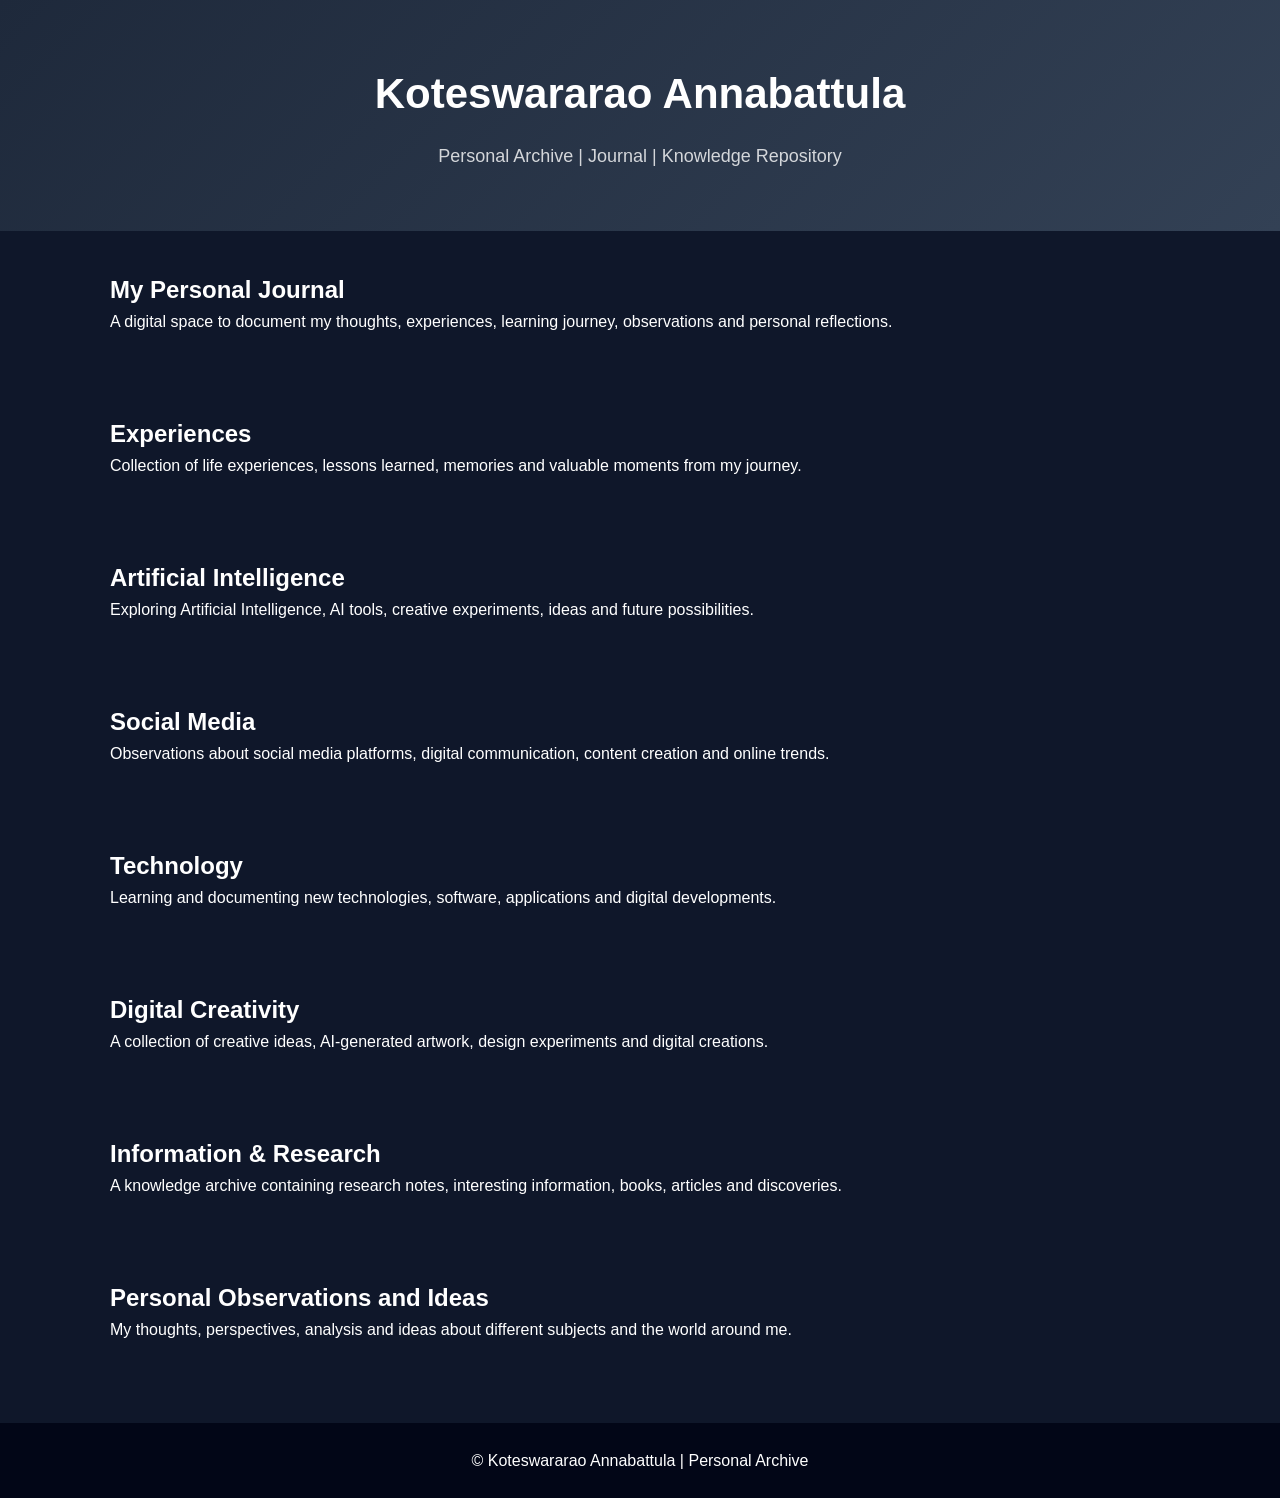
==== index.html @ 9f148383 "Update index.html Updated homepage structure with Personal Archive categories" ====
<!DOCTYPE html>
<html lang="en">

<head>
<meta charset="UTF-8">
<meta name="viewport" content="width=device-width, initial-scale=1.0">

<title>Koteswararao Annabattula | Personal Archive</title>

<link rel="stylesheet" href="style.css">

</head>

<body>

<div class="container">

<header>
<h1>Koteswararao Annabattula</h1>
<p class="subtitle">
Personal Archive | Journal | Knowledge Repository
</p>
</header>


<section class="section">
<h2>My Personal Journal</h2>
<p>
A digital space to document my thoughts, experiences,
learning journey, observations and personal reflections.
</p>
</section>


<section class="section">
<h2>Experiences</h2>
<p>
Collection of life experiences, lessons learned,
memories and valuable moments from my journey.
</p>
</section>


<section class="section">
<h2>Artificial Intelligence</h2>
<p>
Exploring Artificial Intelligence, AI tools,
creative experiments, ideas and future possibilities.
</p>
</section>


<section class="section">
<h2>Social Media</h2>
<p>
Observations about social media platforms,
digital communication, content creation and online trends.
</p>
</section>


<section class="section">
<h2>Technology</h2>
<p>
Learning and documenting new technologies,
software, applications and digital developments.
</p>
</section>


<section class="section">
<h2>Digital Creativity</h2>
<p>
A collection of creative ideas, AI-generated artwork,
design experiments and digital creations.
</p>
</section>


<section class="section">
<h2>Information & Research</h2>
<p>
A knowledge archive containing research notes,
interesting information, books, articles and discoveries.
</p>
</section>


<section class="section">
<h2>Personal Observations and Ideas</h2>
<p>
My thoughts, perspectives, analysis and ideas
about different subjects and the world around me.
</p>
</section>


<footer class="footer">
<p>
© Koteswararao Annabattula | Personal Archive
</p>
</footer>


</div>

</body>

</html>
---- style.css ----
/* Koteswararao Personal Archive - Premium Design v1.0 */

* {
    margin: 0;
    padding: 0;
    box-sizing: border-box;
}

body {
    font-family: 'Segoe UI', Arial, sans-serif;
    background: #0f172a;
    color: #ffffff;
    line-height: 1.6;
}

header {
    text-align: center;
    padding: 60px 20px;
    background: linear-gradient(135deg, #1e293b, #334155);
}

header h1 {
    font-size: 42px;
    margin-bottom: 15px;
}

header p {
    font-size: 18px;
    opacity: 0.8;
}

nav {
    background: #020617;
    padding: 15px;
    text-align: center;
}

nav a {
    color: #ffffff;
    text-decoration: none;
    margin: 0 15px;
    font-weight: 600;
}

nav a:hover {
    color: #38bdf8;
}

section {
    max-width: 1100px;
    margin: auto;
    padding: 40px 20px;
}

.card {
    background: #1e293b;
    padding: 25px;
    border-radius: 15px;
    margin: 20px 0;
    box-shadow: 0 10px 30px rgba(0,0,0,0.3);
}

.card h2 {
    margin-bottom: 15px;
    color: #38bdf8;
}

button {
    background: #38bdf8;
    color: #020617;
    border: none;
    padding: 12px 25px;
    border-radius: 25px;
    font-weight: bold;
    cursor: pointer;
}

button:hover {
    background: #7dd3fc;
}

footer {
    text-align: center;
    padding: 25px;
    background: #020617;
    margin-top: 40px;
}

@media(max-width:768px){

    header h1 {
        font-size: 30px;
    }

    nav a {
        display: block;
        margin: 10px;
    }
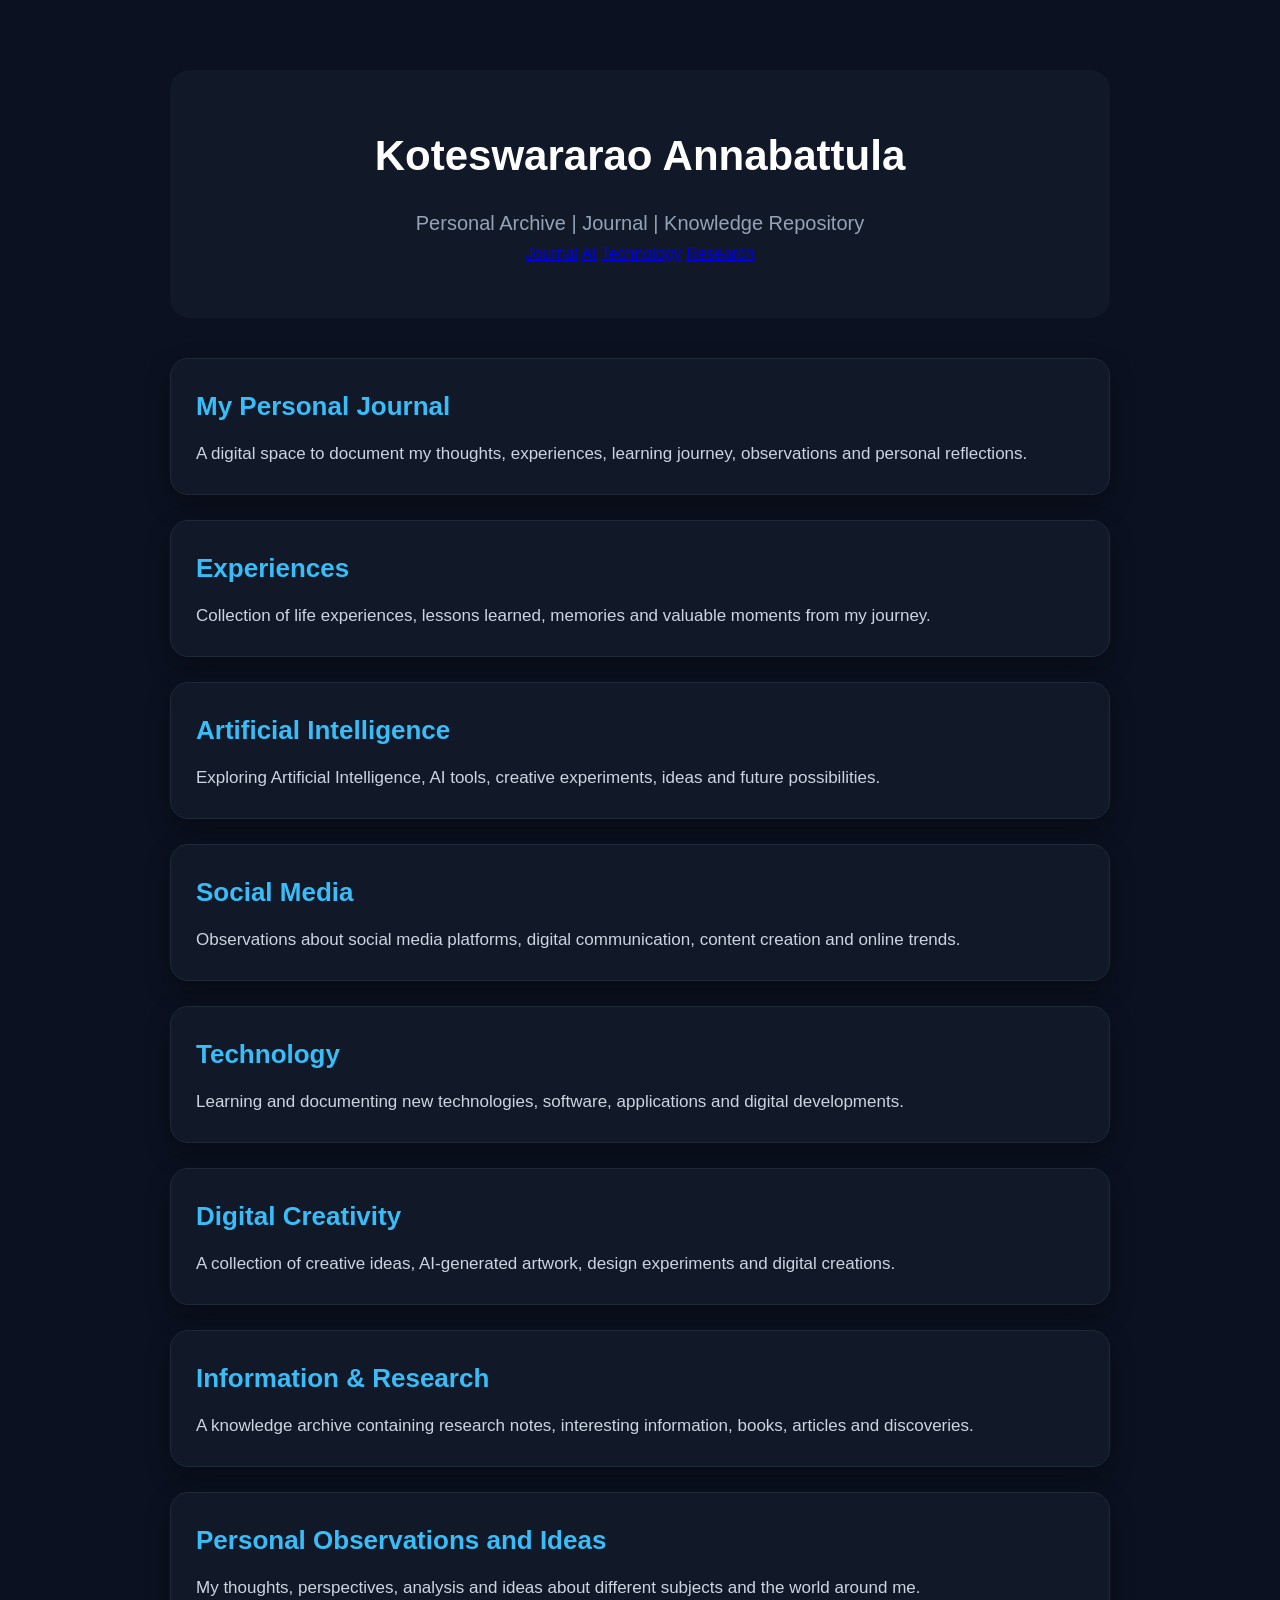
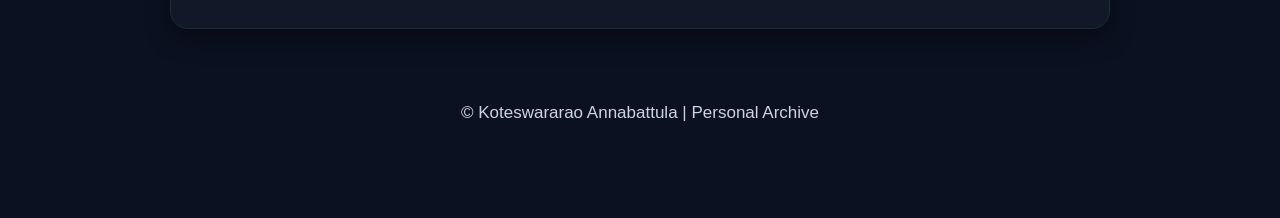
==== commit f48e42f7: "Update index.html Implemented header navigation for Personal Archive sections" ====
--- a/index.html
+++ b/index.html
@@ -19,7 +19,12 @@
 <h1>Koteswararao Annabattula</h1>
 <p class="subtitle">
 Personal Archive | Journal | Knowledge Repository
-</p>
+</p><nav>
+<a href="#journal">Journal</a>
+<a href="#ai">AI</a>
+<a href="#technology">Technology</a>
+<a href="#research">Research</a>
+</nav>
 </header>
 
 
--- a/style.css
+++ b/style.css
@@ -1,4 +1,6 @@
-/* Koteswararao Personal Archive - Premium Design v1.0 */
+/* Koteswararao Annabattula Personal Archive
+   Premium Dark Theme v2.0
+*/
 
 * {
     margin: 0;
@@ -7,92 +9,127 @@
 }
 
 body {
-    font-family: 'Segoe UI', Arial, sans-serif;
-    background: #0f172a;
-    color: #ffffff;
-    line-height: 1.6;
+    font-family: "Segoe UI", Arial, sans-serif;
+    background: #0b1120;
+    color: #e5e7eb;
+    line-height: 1.7;
 }
+
+
+.container {
+    max-width: 1000px;
+    margin: 40px auto;
+    padding: 30px;
+}
+
+
+/* Header */
 
 header {
     text-align: center;
-    padding: 60px 20px;
-    background: linear-gradient(135deg, #1e293b, #334155);
+    padding: 50px 20px;
+    background: #111827;
+    border-radius: 20px;
+    margin-bottom: 40px;
 }
 
-header h1 {
+
+h1 {
     font-size: 42px;
     margin-bottom: 15px;
+    color: #ffffff;
 }
 
-header p {
-    font-size: 18px;
-    opacity: 0.8;
+
+.subtitle {
+    font-size: 20px;
+    color: #94a3b8;
 }
 
-nav {
-    background: #020617;
-    padding: 15px;
-    text-align: center;
+
+/* Sections */
+
+.section {
+
+    background: #111827;
+    padding: 25px;
+    margin: 25px 0;
+    border-radius: 18px;
+
+    border: 1px solid #1f2937;
+
+    box-shadow: 0 10px 25px rgba(0,0,0,0.35);
+
+    transition: transform 0.3s ease;
 }
 
-nav a {
-    color: #ffffff;
-    text-decoration: none;
-    margin: 0 15px;
-    font-weight: 600;
+
+.section:hover {
+
+    transform: translateY(-5px);
+
 }
 
-nav a:hover {
+
+h2 {
+
     color: #38bdf8;
+    font-size: 26px;
+    margin-bottom: 12px;
+
 }
 
-section {
-    max-width: 1100px;
-    margin: auto;
-    padding: 40px 20px;
+
+p {
+
+    font-size: 17px;
+    color: #cbd5e1;
+
 }
 
-.card {
-    background: #1e293b;
-    padding: 25px;
-    border-radius: 15px;
-    margin: 20px 0;
-    box-shadow: 0 10px 30px rgba(0,0,0,0.3);
+
+/* Footer */
+
+.footer {
+
+    text-align: center;
+    margin-top: 50px;
+    padding: 20px;
+    color: #94a3b8;
+
 }
 
-.card h2 {
-    margin-bottom: 15px;
-    color: #38bdf8;
-}
 
-button {
-    background: #38bdf8;
-    color: #020617;
-    border: none;
-    padding: 12px 25px;
-    border-radius: 25px;
-    font-weight: bold;
-    cursor: pointer;
-}
 
-button:hover {
-    background: #7dd3fc;
-}
-
-footer {
-    text-align: center;
-    padding: 25px;
-    background: #020617;
-    margin-top: 40px;
-}
+/* Mobile Responsive */
 
 @media(max-width:768px){
 
-    header h1 {
-        font-size: 30px;
+    .container {
+
+        padding: 15px;
+
     }
 
-    nav a {
-        display: block;
-        margin: 10px;
+
+    h1 {
+
+        font-size: 30px;
+
     }
+
+
+    h2 {
+
+        font-size: 22px;
+
+    }
+
+
+    p {
+
+        font-size: 16px;
+
+    }
+
+}
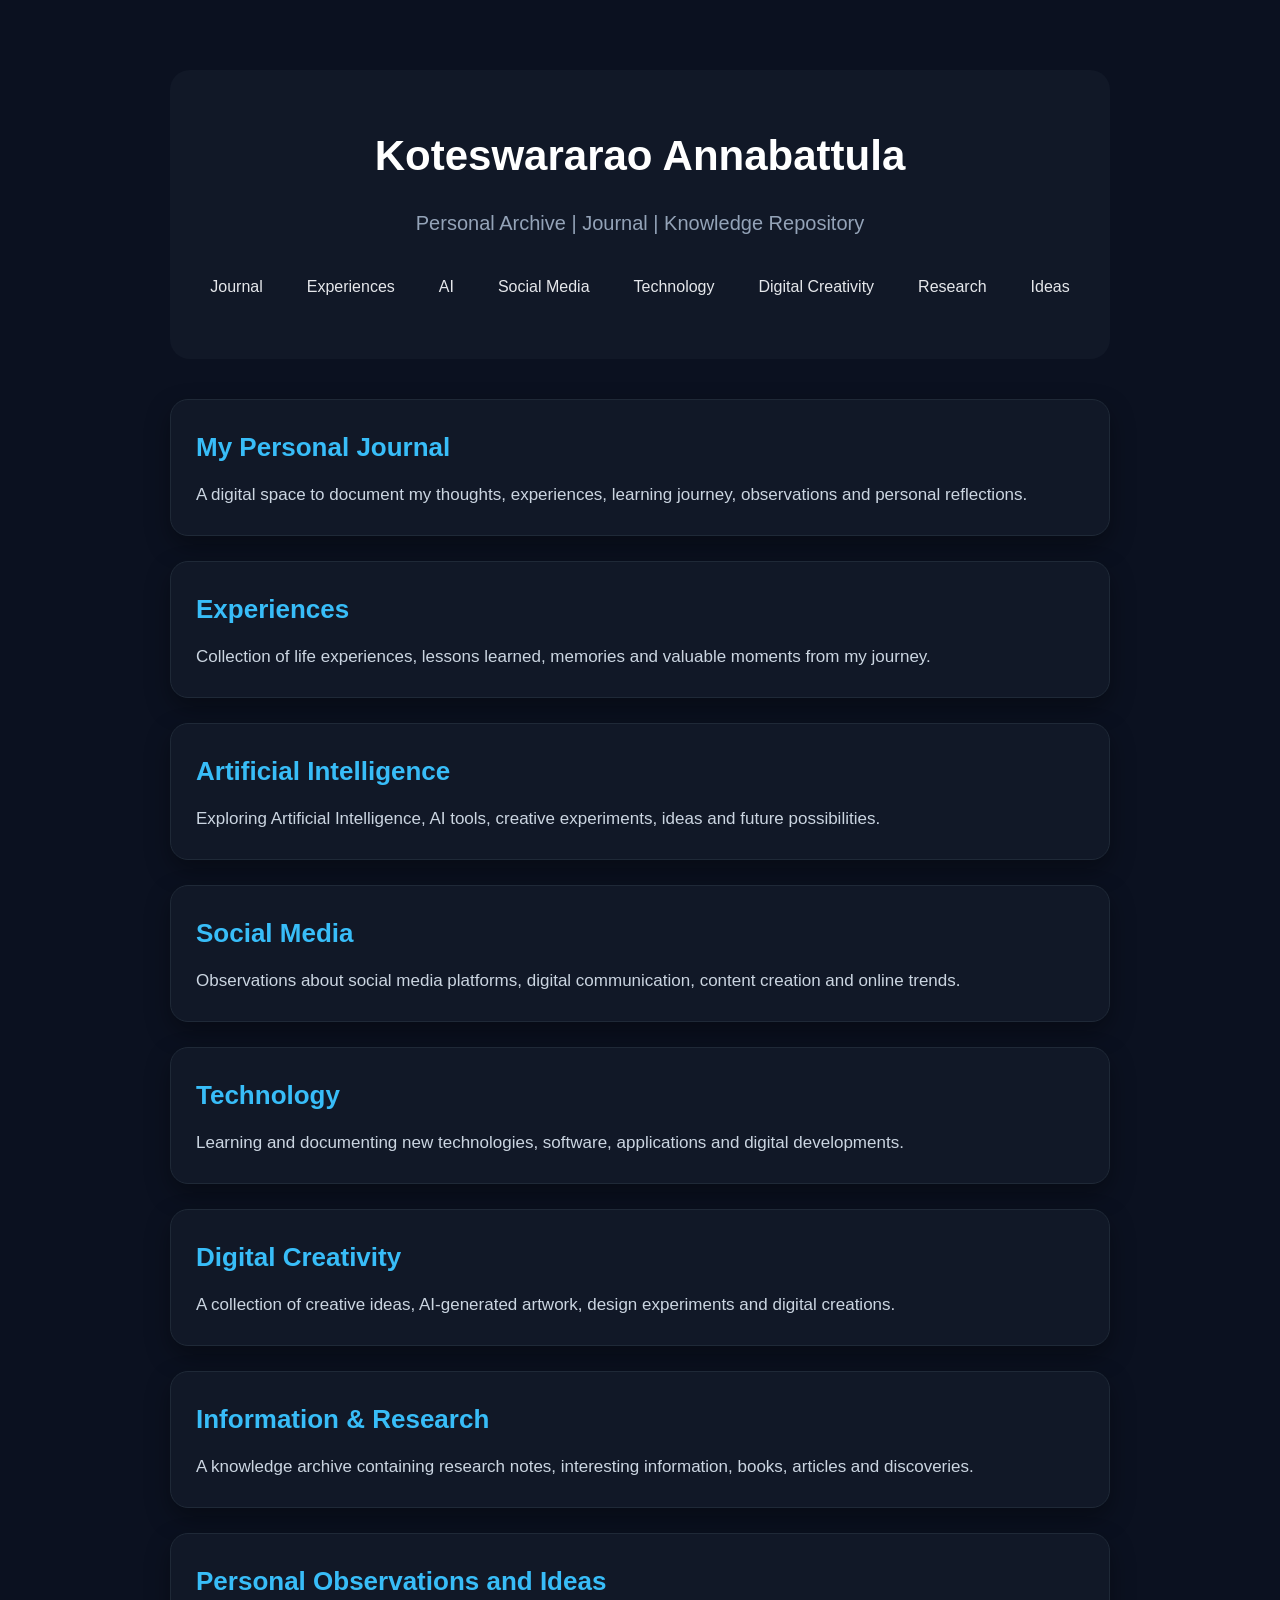
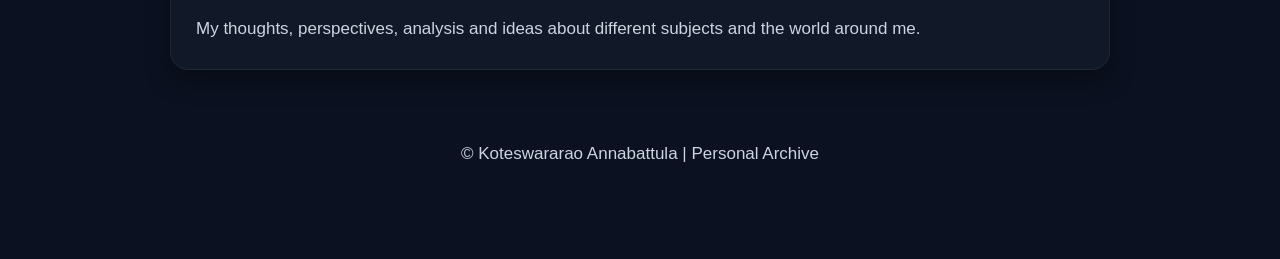
==== commit 4babf170: "Update index.html Created index.html structure" ====
--- a/index.html
+++ b/index.html
@@ -21,9 +21,13 @@
 Personal Archive | Journal | Knowledge Repository
 </p><nav>
 <a href="#journal">Journal</a>
+<a href="#experiences">Experiences</a>
 <a href="#ai">AI</a>
+<a href="#social-media">Social Media</a>
 <a href="#technology">Technology</a>
+<a href="#creativity">Digital Creativity</a>
 <a href="#research">Research</a>
+<a href="#ideas">Ideas</a>
 </nav>
 </header>
 
--- a/style.css
+++ b/style.css
@@ -46,7 +46,27 @@
     color: #94a3b8;
 }
 
+nav {
+    margin-top: 25px;
+    display: flex;
+    justify-content: center;
+    flex-wrap: wrap;
+    gap: 20px;
+}
 
+nav a {
+    color: #e5e7eb;
+    text-decoration: none;
+    font-size: 16px;
+    padding: 8px 12px;
+    border-radius: 8px;
+    transition: 0.3s;
+}
+
+nav a:hover {
+    color: #38bdf8;
+    background: #1f2937;
+}
 /* Sections */
 
 .section {
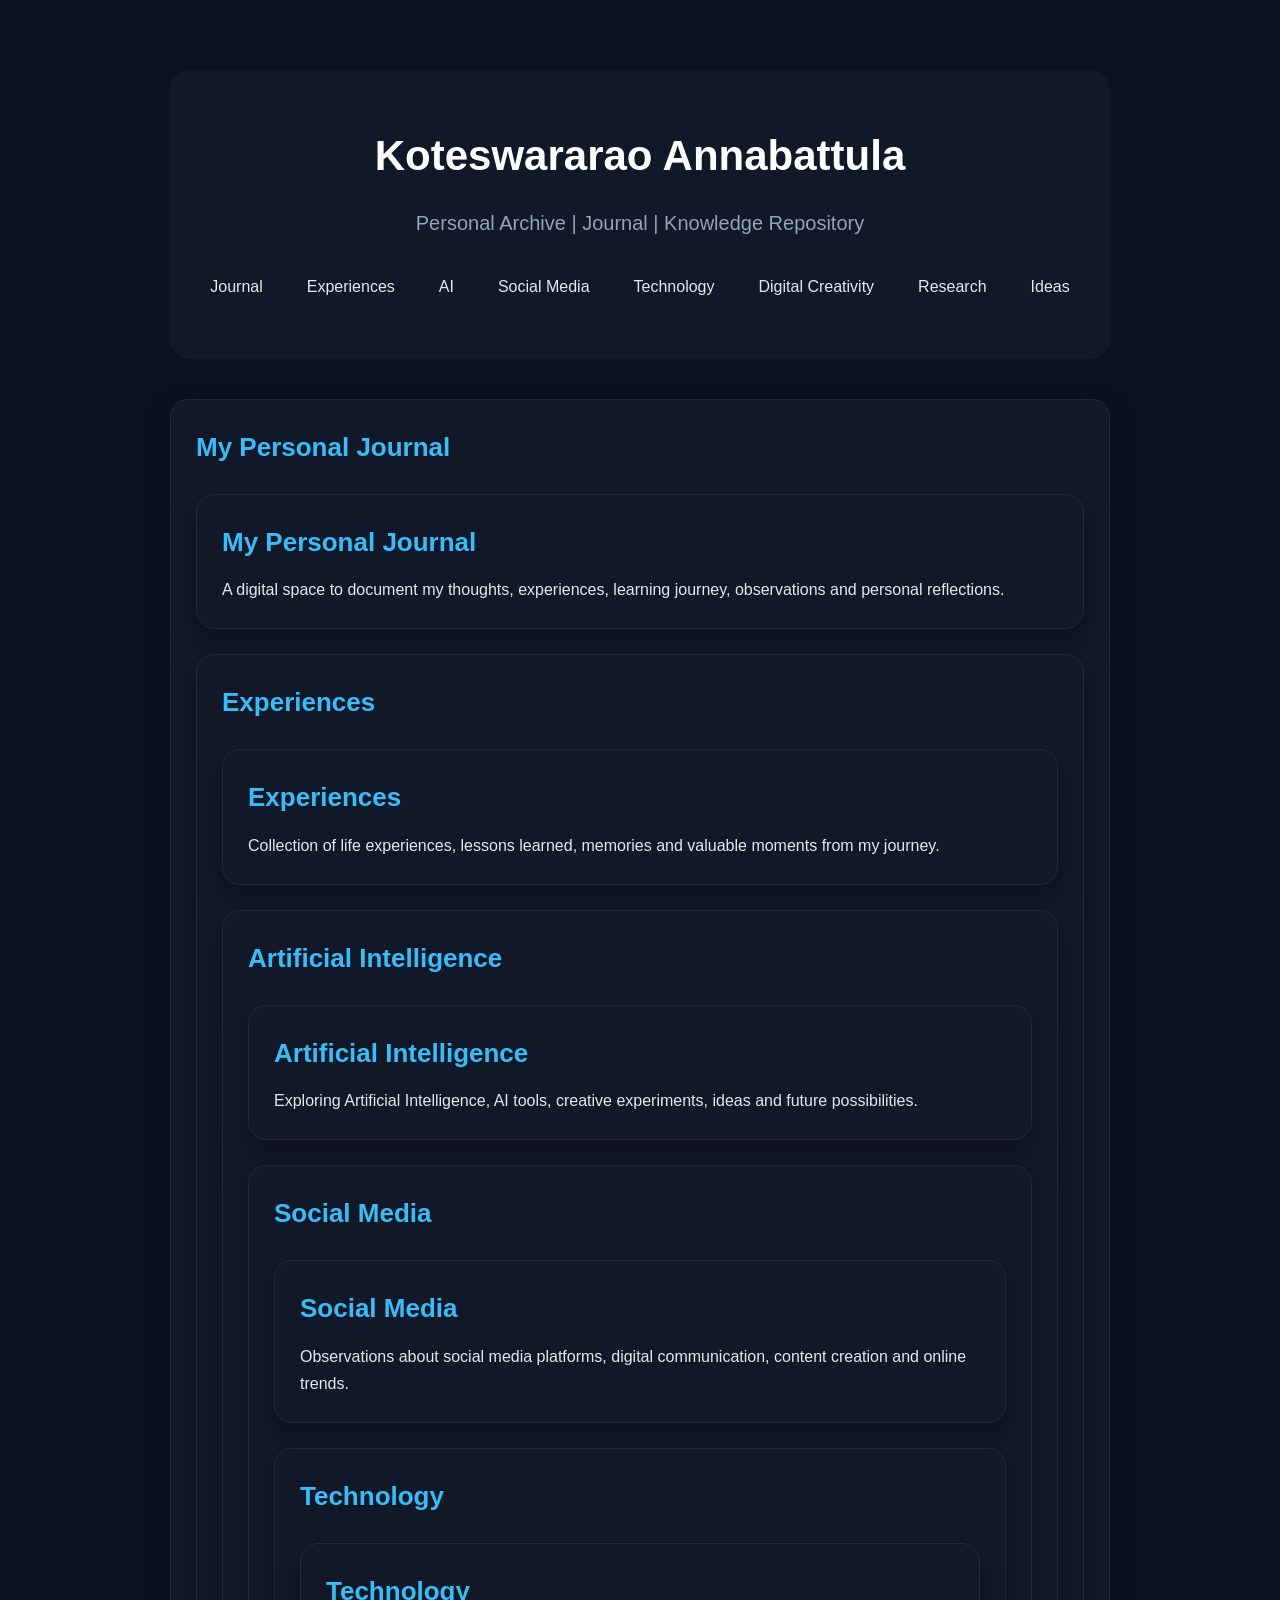
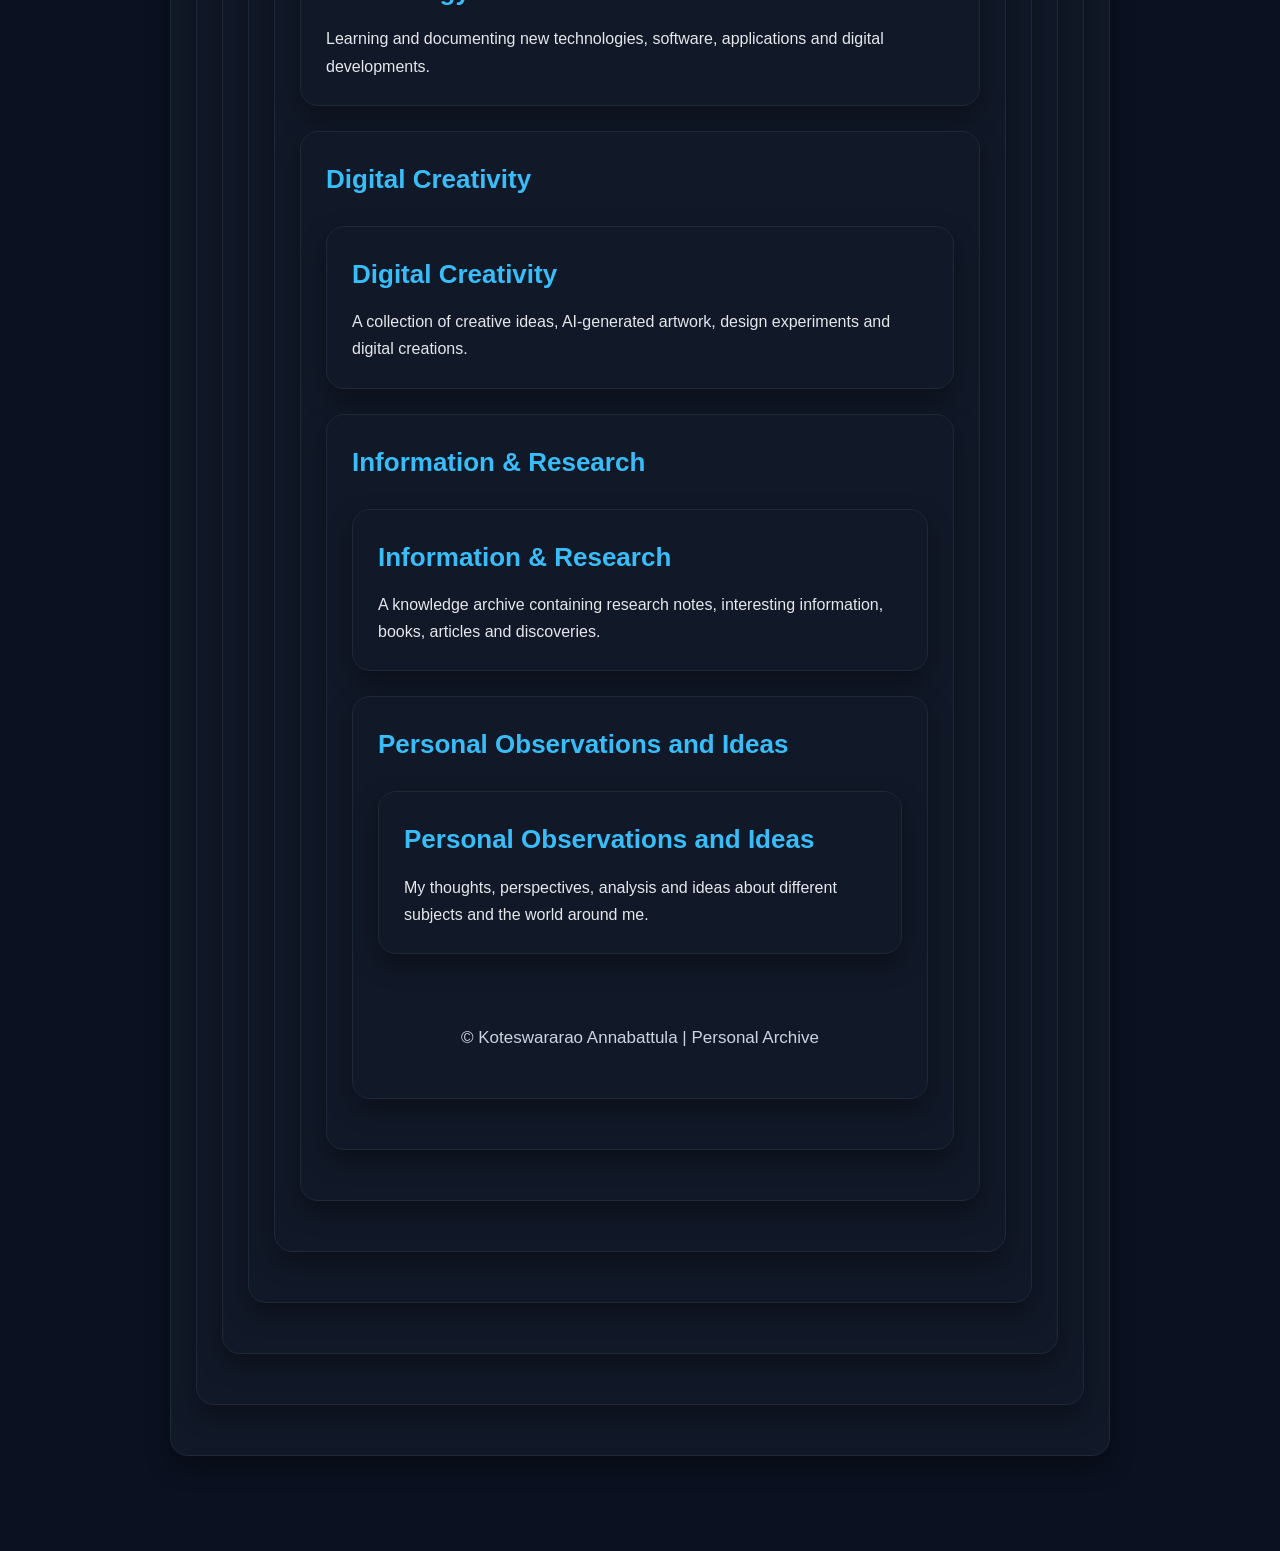
==== commit f86d34a5: "Update index.html Updated homepage with complete navigation and section linking" ====
--- a/index.html
+++ b/index.html
@@ -34,7 +34,8 @@
 
 <section class="section">
 <h2>My Personal Journal</h2>
-<p>
+<p><section class="section" id="journal">
+<h2>My Personal Journal</h2>
 A digital space to document my thoughts, experiences,
 learning journey, observations and personal reflections.
 </p>
@@ -43,7 +44,8 @@
 
 <section class="section">
 <h2>Experiences</h2>
-<p>
+<p><section class="section" id="experiences">
+<h2>Experiences</h2>
 Collection of life experiences, lessons learned,
 memories and valuable moments from my journey.
 </p>
@@ -52,7 +54,8 @@
 
 <section class="section">
 <h2>Artificial Intelligence</h2>
-<p>
+<p><section class="section" id="ai">
+<h2>Artificial Intelligence</h2>
 Exploring Artificial Intelligence, AI tools,
 creative experiments, ideas and future possibilities.
 </p>
@@ -61,7 +64,8 @@
 
 <section class="section">
 <h2>Social Media</h2>
-<p>
+<p><section class="section" id="social-media">
+<h2>Social Media</h2>
 Observations about social media platforms,
 digital communication, content creation and online trends.
 </p>
@@ -70,7 +74,8 @@
 
 <section class="section">
 <h2>Technology</h2>
-<p>
+<p><section class="section" id="technology">
+<h2>Technology</h2>
 Learning and documenting new technologies,
 software, applications and digital developments.
 </p>
@@ -79,7 +84,8 @@
 
 <section class="section">
 <h2>Digital Creativity</h2>
-<p>
+<p><section class="section" id="creativity">
+<h2>Digital Creativity</h2>
 A collection of creative ideas, AI-generated artwork,
 design experiments and digital creations.
 </p>
@@ -88,7 +94,8 @@
 
 <section class="section">
 <h2>Information & Research</h2>
-<p>
+<p><section class="section" id="research">
+<h2>Information & Research</h2>
 A knowledge archive containing research notes,
 interesting information, books, articles and discoveries.
 </p>
@@ -97,7 +104,8 @@
 
 <section class="section">
 <h2>Personal Observations and Ideas</h2>
-<p>
+<p><section class="section" id="ideas">
+<h2>Personal Observations and Ideas</h2>
 My thoughts, perspectives, analysis and ideas
 about different subjects and the world around me.
 </p>
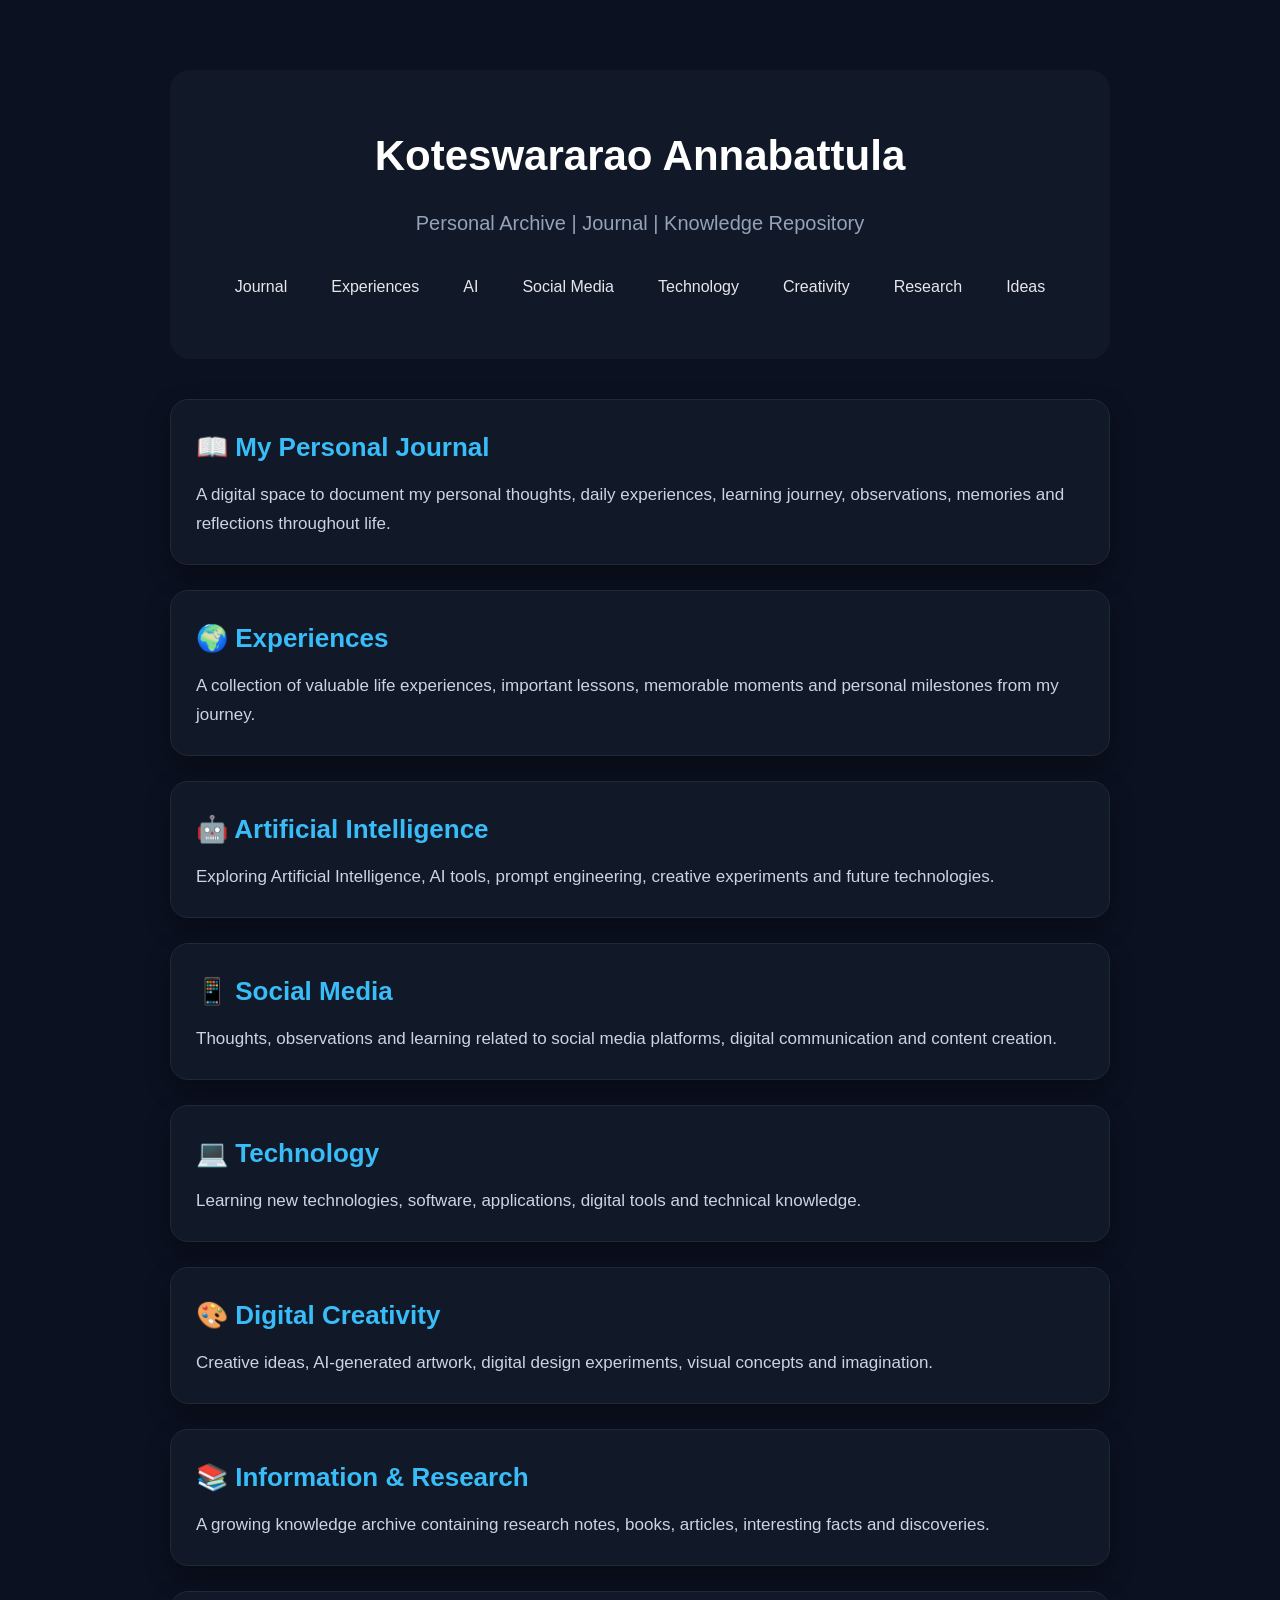
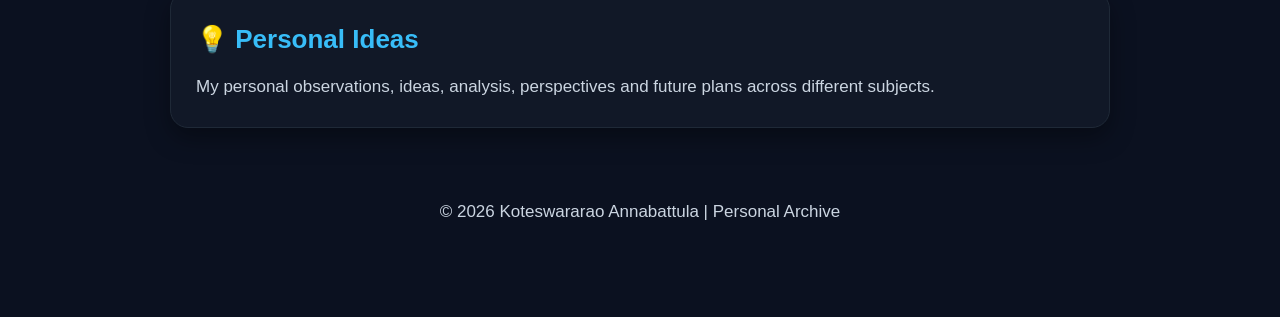
==== commit ba008165: "Update index.html Clean up HTML structure and improve content layout" ====
--- a/index.html
+++ b/index.html
@@ -2,125 +2,134 @@
 <html lang="en">
 
 <head>
-<meta charset="UTF-8">
-<meta name="viewport" content="width=device-width, initial-scale=1.0">
+    <meta charset="UTF-8">
+    <meta name="viewport" content="width=device-width, initial-scale=1.0">
 
-<title>Koteswararao Annabattula | Personal Archive</title>
+    <title>Koteswararao Annabattula | Personal Archive</title>
 
-<link rel="stylesheet" href="style.css">
-
+    <link rel="stylesheet" href="style.css">
 </head>
 
 <body>
 
 <div class="container">
 
-<header>
-<h1>Koteswararao Annabattula</h1>
-<p class="subtitle">
-Personal Archive | Journal | Knowledge Repository
-</p><nav>
-<a href="#journal">Journal</a>
-<a href="#experiences">Experiences</a>
-<a href="#ai">AI</a>
-<a href="#social-media">Social Media</a>
-<a href="#technology">Technology</a>
-<a href="#creativity">Digital Creativity</a>
-<a href="#research">Research</a>
-<a href="#ideas">Ideas</a>
-</nav>
-</header>
+    <header>
+        <h1>Koteswararao Annabattula</h1>
+
+        <p class="subtitle">
+            Personal Archive | Journal | Knowledge Repository
+        </p>
+
+        <nav>
+            <a href="#journal">Journal</a>
+            <a href="#experiences">Experiences</a>
+            <a href="#ai">AI</a>
+            <a href="#social-media">Social Media</a>
+            <a href="#technology">Technology</a>
+            <a href="#creativity">Creativity</a>
+            <a href="#research">Research</a>
+            <a href="#ideas">Ideas</a>
+        </nav>
+    </header>
 
 
-<section class="section">
-<h2>My Personal Journal</h2>
-<p><section class="section" id="journal">
-<h2>My Personal Journal</h2>
-A digital space to document my thoughts, experiences,
-learning journey, observations and personal reflections.
-</p>
-</section>
+    <section class="section" id="journal">
+        <h2>📖 My Personal Journal</h2>
+
+        <p>
+            A digital space to document my personal thoughts,
+            daily experiences, learning journey, observations,
+            memories and reflections throughout life.
+        </p>
+    </section>
 
 
-<section class="section">
-<h2>Experiences</h2>
-<p><section class="section" id="experiences">
-<h2>Experiences</h2>
-Collection of life experiences, lessons learned,
-memories and valuable moments from my journey.
-</p>
-</section>
+    <section class="section" id="experiences">
+        <h2>🌍 Experiences</h2>
+
+        <p>
+            A collection of valuable life experiences,
+            important lessons, memorable moments and
+            personal milestones from my journey.
+        </p>
+    </section>
 
 
-<section class="section">
-<h2>Artificial Intelligence</h2>
-<p><section class="section" id="ai">
-<h2>Artificial Intelligence</h2>
-Exploring Artificial Intelligence, AI tools,
-creative experiments, ideas and future possibilities.
-</p>
-</section>
+    <section class="section" id="ai">
+        <h2>🤖 Artificial Intelligence</h2>
+
+        <p>
+            Exploring Artificial Intelligence,
+            AI tools, prompt engineering,
+            creative experiments and future technologies.
+        </p>
+    </section>
 
 
-<section class="section">
-<h2>Social Media</h2>
-<p><section class="section" id="social-media">
-<h2>Social Media</h2>
-Observations about social media platforms,
-digital communication, content creation and online trends.
-</p>
-</section>
+    <section class="section" id="social-media">
+        <h2>📱 Social Media</h2>
+
+        <p>
+            Thoughts, observations and learning
+            related to social media platforms,
+            digital communication and content creation.
+        </p>
+    </section>
 
 
-<section class="section">
-<h2>Technology</h2>
-<p><section class="section" id="technology">
-<h2>Technology</h2>
-Learning and documenting new technologies,
-software, applications and digital developments.
-</p>
-</section>
+    <section class="section" id="technology">
+        <h2>💻 Technology</h2>
+
+        <p>
+            Learning new technologies,
+            software, applications,
+            digital tools and technical knowledge.
+        </p>
+    </section>
 
 
-<section class="section">
-<h2>Digital Creativity</h2>
-<p><section class="section" id="creativity">
-<h2>Digital Creativity</h2>
-A collection of creative ideas, AI-generated artwork,
-design experiments and digital creations.
-</p>
-</section>
+    <section class="section" id="creativity">
+        <h2>🎨 Digital Creativity</h2>
+
+        <p>
+            Creative ideas, AI-generated artwork,
+            digital design experiments,
+            visual concepts and imagination.
+        </p>
+    </section>
 
 
-<section class="section">
-<h2>Information & Research</h2>
-<p><section class="section" id="research">
-<h2>Information & Research</h2>
-A knowledge archive containing research notes,
-interesting information, books, articles and discoveries.
-</p>
-</section>
+    <section class="section" id="research">
+        <h2>📚 Information & Research</h2>
+
+        <p>
+            A growing knowledge archive containing
+            research notes, books,
+            articles, interesting facts and discoveries.
+        </p>
+    </section>
 
 
-<section class="section">
-<h2>Personal Observations and Ideas</h2>
-<p><section class="section" id="ideas">
-<h2>Personal Observations and Ideas</h2>
-My thoughts, perspectives, analysis and ideas
-about different subjects and the world around me.
-</p>
-</section>
+    <section class="section" id="ideas">
+        <h2>💡 Personal Ideas</h2>
+
+        <p>
+            My personal observations,
+            ideas, analysis,
+            perspectives and future plans
+            across different subjects.
+        </p>
+    </section>
 
 
-<footer class="footer">
-<p>
-© Koteswararao Annabattula | Personal Archive
-</p>
-</footer>
-
+    <footer class="footer">
+        <p>
+            © 2026 Koteswararao Annabattula | Personal Archive
+        </p>
+    </footer>
 
 </div>
 
 </body>
-
 </html>
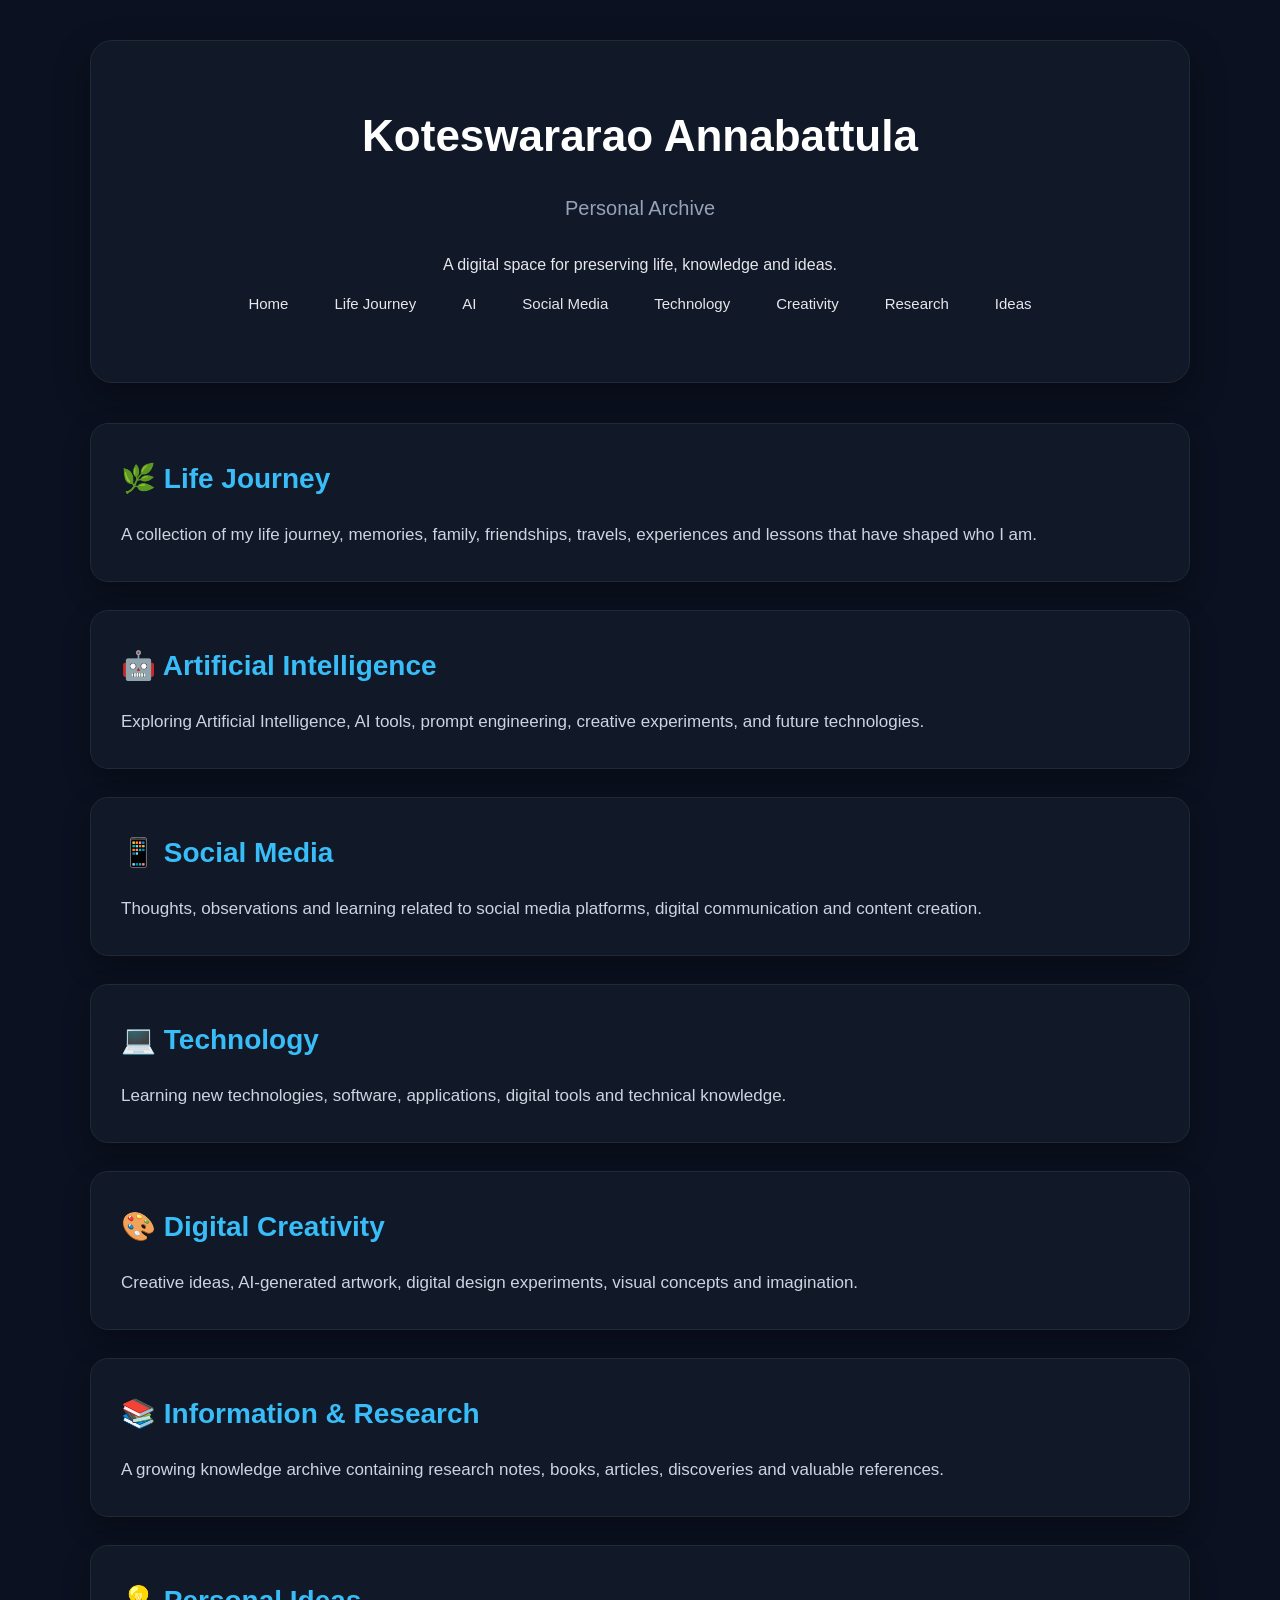
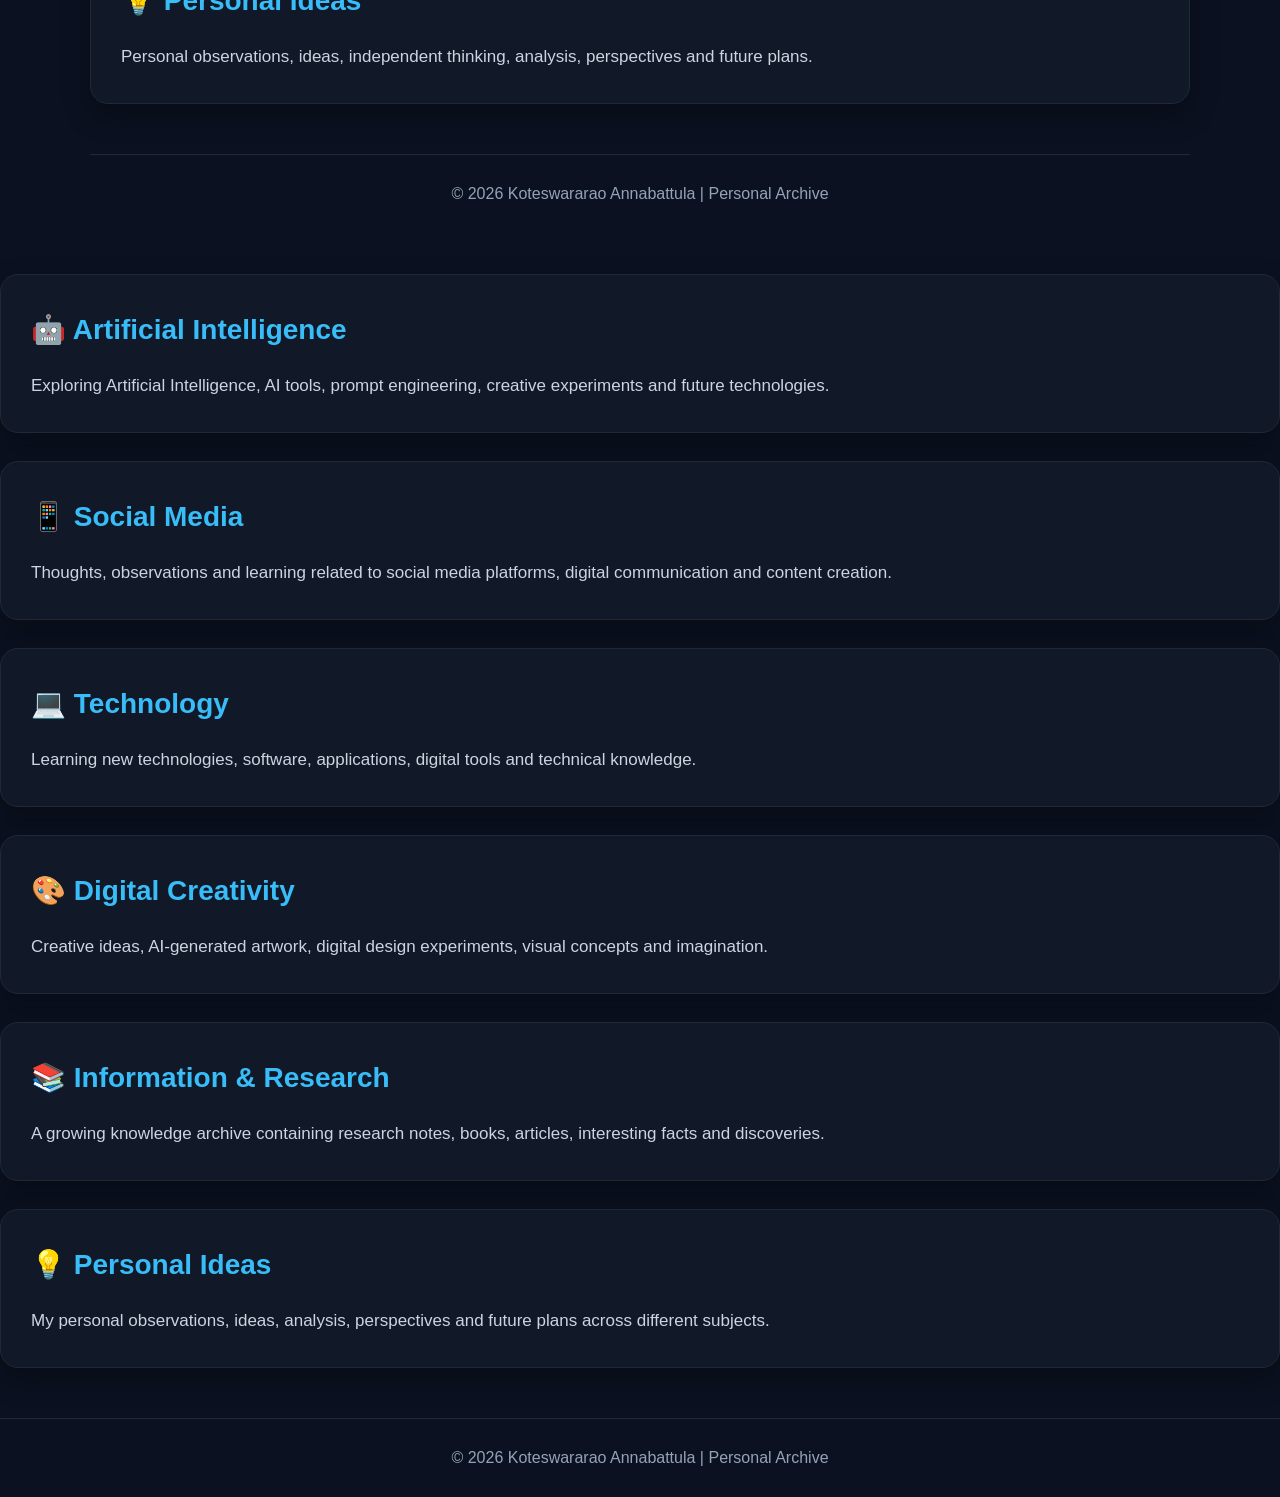
==== commit eaa7d126: "Update index.html Align README and homepage with Personal Archive structure" ====
--- a/index.html
+++ b/index.html
@@ -18,43 +18,105 @@
         <h1>Koteswararao Annabattula</h1>
 
         <p class="subtitle">
-            Personal Archive | Journal | Knowledge Repository
+            Personal Archive
+        </p>
+
+        <p class="tagline">
+            A digital space for preserving life, knowledge and ideas.
         </p>
 
         <nav>
-            <a href="#journal">Journal</a>
-            <a href="#experiences">Experiences</a>
-            <a href="#ai">AI</a>
-            <a href="#social-media">Social Media</a>
-            <a href="#technology">Technology</a>
-            <a href="#creativity">Creativity</a>
-            <a href="#research">Research</a>
-            <a href="#ideas">Ideas</a>
+            <a href="index.html">Home</a>
+            <a href="journal.html">Life Journey</a>
+            <a href="ai.html">AI</a>
+            <a href="social-media.html">Social Media</a>
+            <a href="technology.html">Technology</a>
+            <a href="creativity.html">Creativity</a>
+            <a href="research.html">Research</a>
+            <a href="ideas.html">Ideas</a>
         </nav>
     </header>
 
-
-    <section class="section" id="journal">
-        <h2>📖 My Personal Journal</h2>
+    <section class="section">
+        <h2>🌿 Life Journey</h2>
 
         <p>
-            A digital space to document my personal thoughts,
-            daily experiences, learning journey, observations,
-            memories and reflections throughout life.
+            A collection of my life journey, memories, family,
+            friendships, travels, experiences and lessons that
+            have shaped who I am.
         </p>
     </section>
 
-
-    <section class="section" id="experiences">
-        <h2>🌍 Experiences</h2>
+    <section class="section">
+        <h2>🤖 Artificial Intelligence</h2>
 
         <p>
-            A collection of valuable life experiences,
-            important lessons, memorable moments and
-            personal milestones from my journey.
+            Exploring Artificial Intelligence, AI tools,
+            prompt engineering, creative experiments,
+            and future technologies.
         </p>
     </section>
 
+    <section class="section">
+        <h2>📱 Social Media</h2>
+
+        <p>
+            Thoughts, observations and learning related
+            to social media platforms, digital communication
+            and content creation.
+        </p>
+    </section>
+
+    <section class="section">
+        <h2>💻 Technology</h2>
+
+        <p>
+            Learning new technologies, software,
+            applications, digital tools and
+            technical knowledge.
+        </p>
+    </section>
+
+    <section class="section">
+        <h2>🎨 Digital Creativity</h2>
+
+        <p>
+            Creative ideas, AI-generated artwork,
+            digital design experiments,
+            visual concepts and imagination.
+        </p>
+    </section>
+
+    <section class="section">
+        <h2>📚 Information & Research</h2>
+
+        <p>
+            A growing knowledge archive containing
+            research notes, books, articles,
+            discoveries and valuable references.
+        </p>
+    </section>
+
+    <section class="section">
+        <h2>💡 Personal Ideas</h2>
+
+        <p>
+            Personal observations, ideas,
+            independent thinking, analysis,
+            perspectives and future plans.
+        </p>
+    </section>
+
+    <footer class="footer">
+        <p>
+            © 2026 Koteswararao Annabattula | Personal Archive
+        </p>
+    </footer>
+
+</div>
+
+</body>
+</html>
 
     <section class="section" id="ai">
         <h2>🤖 Artificial Intelligence</h2>
--- a/style.css
+++ b/style.css
@@ -1,155 +1,180 @@
-/* Koteswararao Annabattula Personal Archive
-   Premium Dark Theme v2.0
-*/
+/* ===================================================
+   Koteswararao Annabattula Personal Archive
+   Premium Dark Theme v3.0
+=================================================== */
 
-* {
-    margin: 0;
-    padding: 0;
-    box-sizing: border-box;
+*{
+    margin:0;
+    padding:0;
+    box-sizing:border-box;
 }
 
-body {
-    font-family: "Segoe UI", Arial, sans-serif;
-    background: #0b1120;
-    color: #e5e7eb;
-    line-height: 1.7;
+html{
+    scroll-behavior:smooth;
 }
 
-
-.container {
-    max-width: 1000px;
-    margin: 40px auto;
-    padding: 30px;
+body{
+    font-family:"Segoe UI",Arial,sans-serif;
+    background:#0b1120;
+    color:#e5e7eb;
+    line-height:1.8;
 }
 
+/* Container */
+
+.container{
+    width:92%;
+    max-width:1100px;
+    margin:auto;
+    padding:40px 0;
+}
 
 /* Header */
 
-header {
-    text-align: center;
-    padding: 50px 20px;
-    background: #111827;
-    border-radius: 20px;
-    margin-bottom: 40px;
+header{
+    text-align:center;
+    background:#111827;
+    padding:55px 30px;
+    border-radius:22px;
+    margin-bottom:40px;
+    border:1px solid #1f2937;
+    box-shadow:0 15px 35px rgba(0,0,0,.35);
 }
 
-
-h1 {
-    font-size: 42px;
-    margin-bottom: 15px;
-    color: #ffffff;
+h1{
+    font-size:44px;
+    color:#fff;
+    margin-bottom:15px;
 }
 
-
-.subtitle {
-    font-size: 20px;
-    color: #94a3b8;
+.subtitle{
+    color:#94a3b8;
+    font-size:20px;
+    margin-bottom:25px;
 }
 
-nav {
-    margin-top: 25px;
-    display: flex;
-    justify-content: center;
-    flex-wrap: wrap;
-    gap: 20px;
+/* Navigation */
+
+nav{
+    display:flex;
+    justify-content:center;
+    flex-wrap:wrap;
+    gap:14px;
 }
 
-nav a {
-    color: #e5e7eb;
-    text-decoration: none;
-    font-size: 16px;
-    padding: 8px 12px;
-    border-radius: 8px;
-    transition: 0.3s;
+nav a{
+    color:#e5e7eb;
+    text-decoration:none;
+    padding:10px 16px;
+    border-radius:10px;
+    transition:.3s;
+    font-size:15px;
 }
 
-nav a:hover {
-    color: #38bdf8;
-    background: #1f2937;
+nav a:hover{
+    background:#38bdf8;
+    color:#08111f;
 }
+
 /* Sections */
 
-.section {
-
-    background: #111827;
-    padding: 25px;
-    margin: 25px 0;
-    border-radius: 18px;
-
-    border: 1px solid #1f2937;
-
-    box-shadow: 0 10px 25px rgba(0,0,0,0.35);
-
-    transition: transform 0.3s ease;
+.section{
+    background:#111827;
+    border:1px solid #1f2937;
+    border-radius:18px;
+    padding:30px;
+    margin-bottom:28px;
+    box-shadow:0 12px 28px rgba(0,0,0,.30);
+    transition:.3s;
 }
 
-
-.section:hover {
-
-    transform: translateY(-5px);
-
+.section:hover{
+    transform:translateY(-6px);
+    border-color:#38bdf8;
 }
 
-
-h2 {
-
-    color: #38bdf8;
-    font-size: 26px;
-    margin-bottom: 12px;
-
+.section h2{
+    color:#38bdf8;
+    font-size:28px;
+    margin-bottom:16px;
 }
 
-
-p {
-
-    font-size: 17px;
-    color: #cbd5e1;
-
+.section p{
+    color:#cbd5e1;
+    font-size:17px;
+    text-align:justify;
 }
-
 
 /* Footer */
 
-.footer {
-
-    text-align: center;
-    margin-top: 50px;
-    padding: 20px;
-    color: #94a3b8;
-
+.footer{
+    text-align:center;
+    margin-top:50px;
+    padding:25px;
+    color:#94a3b8;
+    border-top:1px solid #1f2937;
 }
 
+/* Scrollbar */
 
+::-webkit-scrollbar{
+    width:10px;
+}
 
-/* Mobile Responsive */
+::-webkit-scrollbar-track{
+    background:#0b1120;
+}
 
-@media(max-width:768px){
+::-webkit-scrollbar-thumb{
+    background:#334155;
+    border-radius:20px;
+}
 
-    .container {
+::-webkit-scrollbar-thumb:hover{
+    background:#38bdf8;
+}
 
-        padding: 15px;
+/* Mobile */
 
+@media (max-width:768px){
+
+    .container{
+        width:94%;
+        padding:20px 0;
     }
 
-
-    h1 {
-
-        font-size: 30px;
-
+    header{
+        padding:35px 18px;
     }
 
-
-    h2 {
-
-        font-size: 22px;
-
+    h1{
+        font-size:30px;
     }
 
+    .subtitle{
+        font-size:17px;
+    }
 
-    p {
+    nav{
+        gap:10px;
+    }
 
-        font-size: 16px;
+    nav a{
+        font-size:14px;
+        padding:8px 12px;
+    }
 
+    .section{
+        padding:22px;
+    }
+
+    .section h2{
+        font-size:22px;
+    }
+
+    .section p{
+        font-size:16px;
+        text-align:left;
     }
 
 }
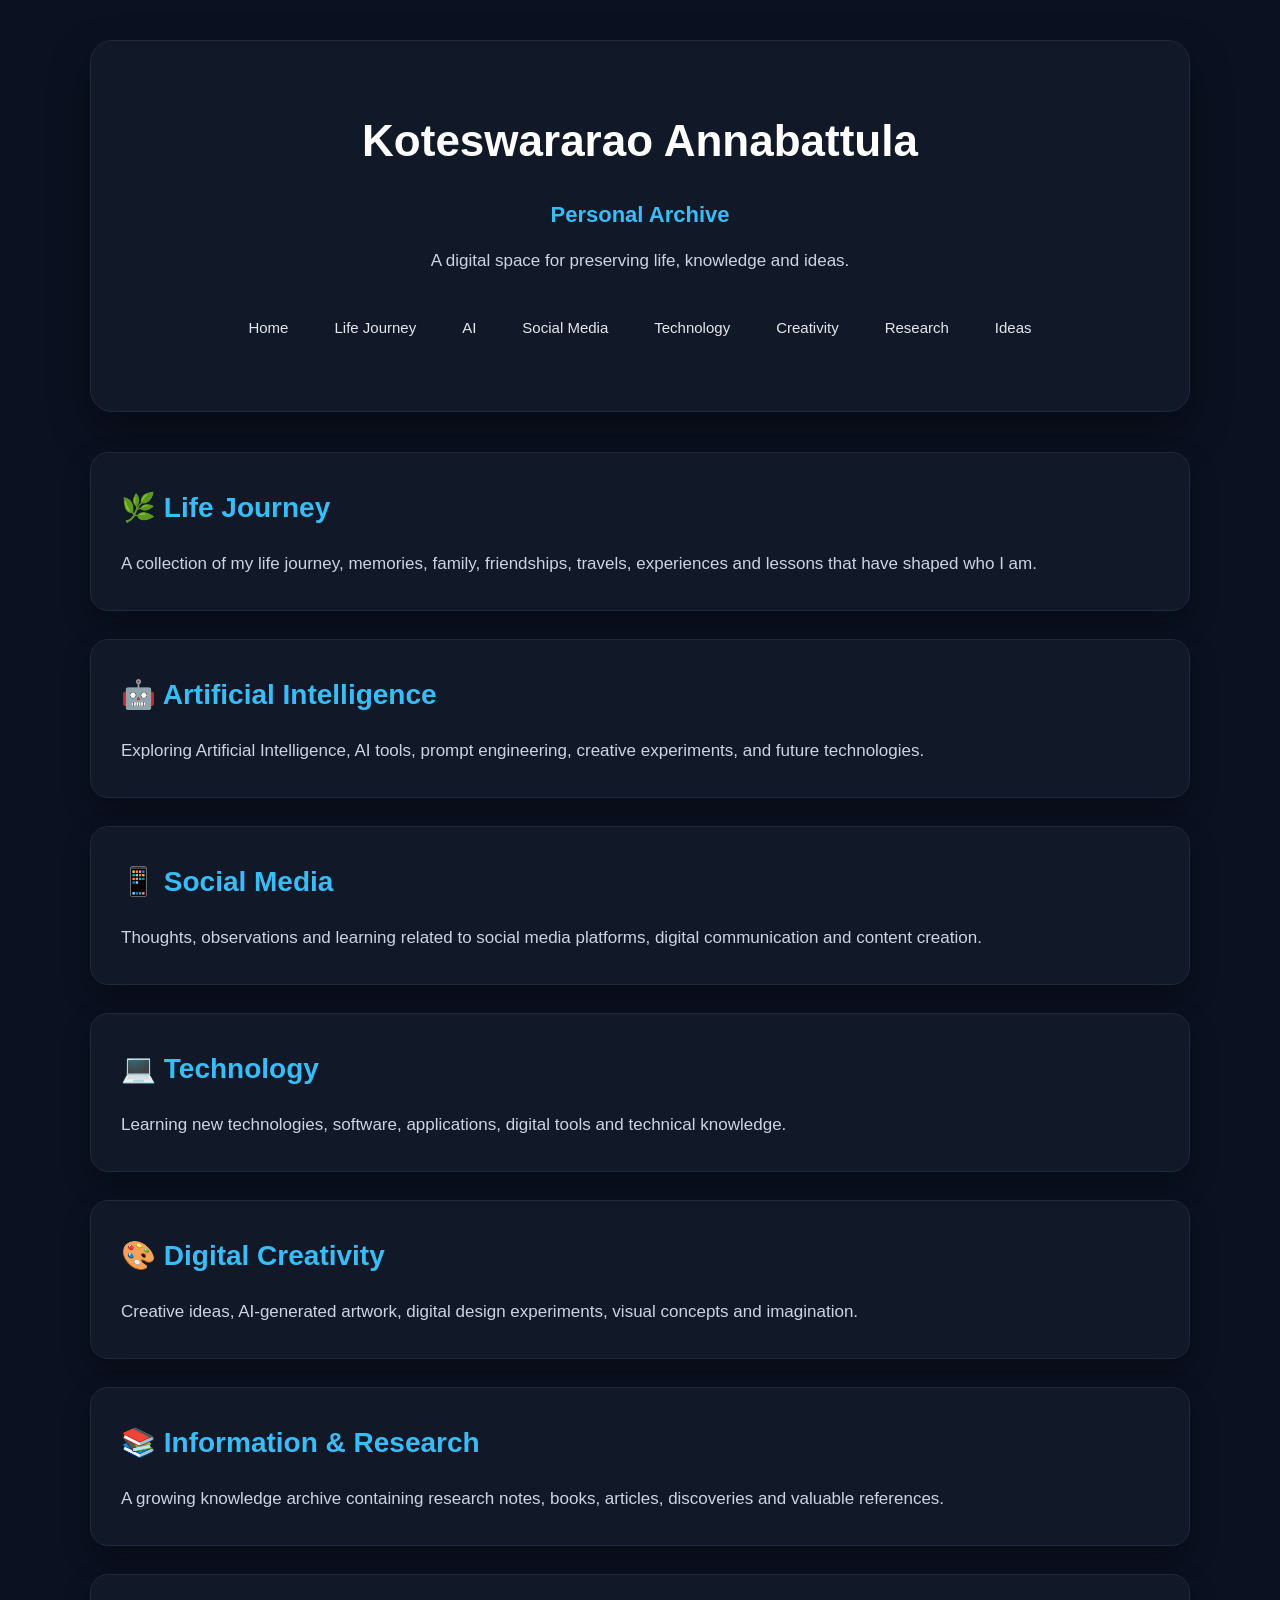
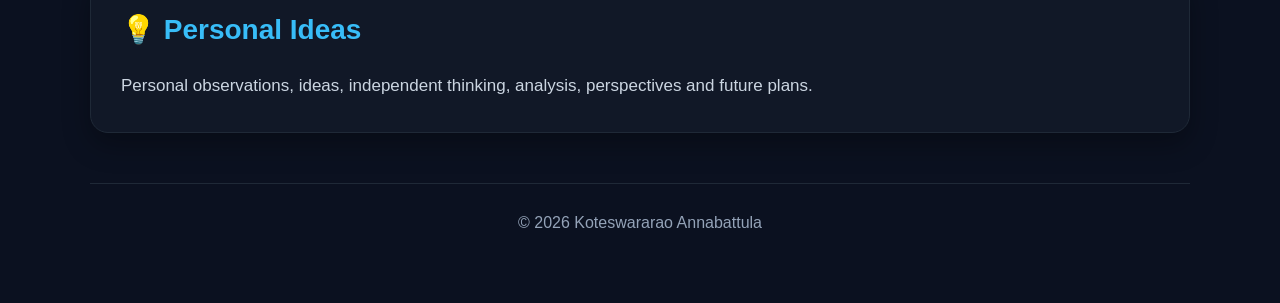
==== commit 99f63900: "Update index.html Update index page for webview" ====
--- a/index.html
+++ b/index.html
@@ -109,89 +109,4 @@
 
     <footer class="footer">
         <p>
-            © 2026 Koteswararao Annabattula | Personal Archive
-        </p>
-    </footer>
-
-</div>
-
-</body>
-</html>
-
-    <section class="section" id="ai">
-        <h2>🤖 Artificial Intelligence</h2>
-
-        <p>
-            Exploring Artificial Intelligence,
-            AI tools, prompt engineering,
-            creative experiments and future technologies.
-        </p>
-    </section>
-
-
-    <section class="section" id="social-media">
-        <h2>📱 Social Media</h2>
-
-        <p>
-            Thoughts, observations and learning
-            related to social media platforms,
-            digital communication and content creation.
-        </p>
-    </section>
-
-
-    <section class="section" id="technology">
-        <h2>💻 Technology</h2>
-
-        <p>
-            Learning new technologies,
-            software, applications,
-            digital tools and technical knowledge.
-        </p>
-    </section>
-
-
-    <section class="section" id="creativity">
-        <h2>🎨 Digital Creativity</h2>
-
-        <p>
-            Creative ideas, AI-generated artwork,
-            digital design experiments,
-            visual concepts and imagination.
-        </p>
-    </section>
-
-
-    <section class="section" id="research">
-        <h2>📚 Information & Research</h2>
-
-        <p>
-            A growing knowledge archive containing
-            research notes, books,
-            articles, interesting facts and discoveries.
-        </p>
-    </section>
-
-
-    <section class="section" id="ideas">
-        <h2>💡 Personal Ideas</h2>
-
-        <p>
-            My personal observations,
-            ideas, analysis,
-            perspectives and future plans
-            across different subjects.
-        </p>
-    </section>
-
-
-    <footer class="footer">
-        <p>
-            © 2026 Koteswararao Annabattula | Personal Archive
-        </p>
-    </footer>
-
-</div>
-
-</body>
-</html>
+            © 2026 Koteswararao Annabattula 
--- a/style.css
+++ b/style.css
@@ -1,6 +1,6 @@
 /* ===================================================
    Koteswararao Annabattula Personal Archive
-   Premium Dark Theme v3.0
+   Premium Dark Theme v3.1
 =================================================== */
 
 *{
@@ -29,16 +29,16 @@
     padding:40px 0;
 }
 
-/* Header */
+/* Hero Section */
 
 header{
     text-align:center;
     background:#111827;
-    padding:55px 30px;
+    padding:60px 35px;
     border-radius:22px;
     margin-bottom:40px;
     border:1px solid #1f2937;
-    box-shadow:0 15px 35px rgba(0,0,0,.35);
+    box-shadow:0 18px 40px rgba(0,0,0,.35);
 }
 
 h1{
@@ -48,9 +48,17 @@
 }
 
 .subtitle{
-    color:#94a3b8;
-    font-size:20px;
-    margin-bottom:25px;
+    color:#38bdf8;
+    font-size:22px;
+    font-weight:600;
+    margin-bottom:12px;
+}
+
+.tagline{
+    color:#cbd5e1;
+    font-size:17px;
+    line-height:1.6;
+    margin-bottom:30px;
 }
 
 /* Navigation */
@@ -67,13 +75,14 @@
     text-decoration:none;
     padding:10px 16px;
     border-radius:10px;
-    transition:.3s;
+    transition:all .3s ease;
     font-size:15px;
 }
 
 nav a:hover{
     background:#38bdf8;
     color:#08111f;
+    transform:translateY(-2px);
 }
 
 /* Sections */
@@ -85,12 +94,13 @@
     padding:30px;
     margin-bottom:28px;
     box-shadow:0 12px 28px rgba(0,0,0,.30);
-    transition:.3s;
+    transition:all .3s ease;
 }
 
 .section:hover{
     transform:translateY(-6px);
     border-color:#38bdf8;
+    box-shadow:0 18px 40px rgba(56,189,248,.18);
 }
 
 .section h2{
@@ -144,7 +154,7 @@
     }
 
     header{
-        padding:35px 18px;
+        padding:40px 20px;
     }
 
     h1{
@@ -152,7 +162,12 @@
     }
 
     .subtitle{
-        font-size:17px;
+        font-size:18px;
+    }
+
+    .tagline{
+        font-size:15px;
+        margin-bottom:25px;
     }
 
     nav{
@@ -176,5 +191,4 @@
         font-size:16px;
         text-align:left;
     }
-
 }
